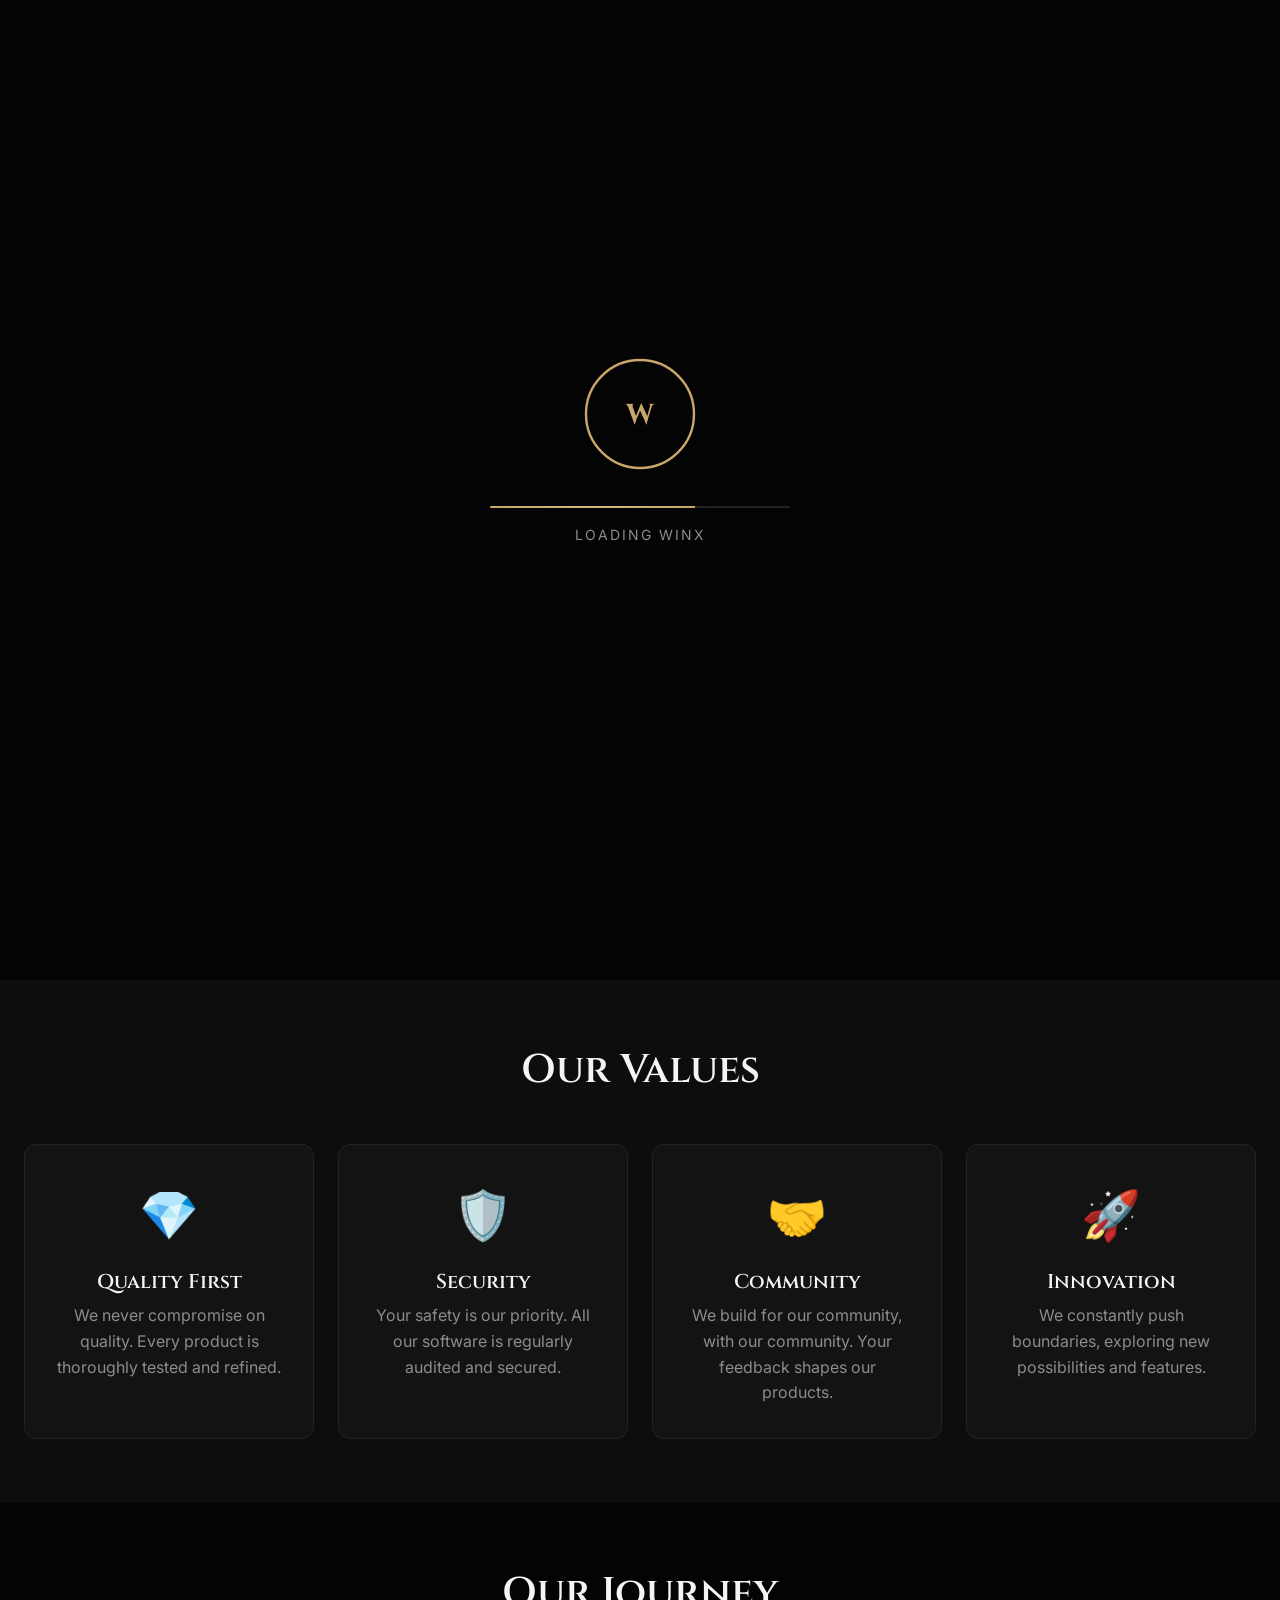
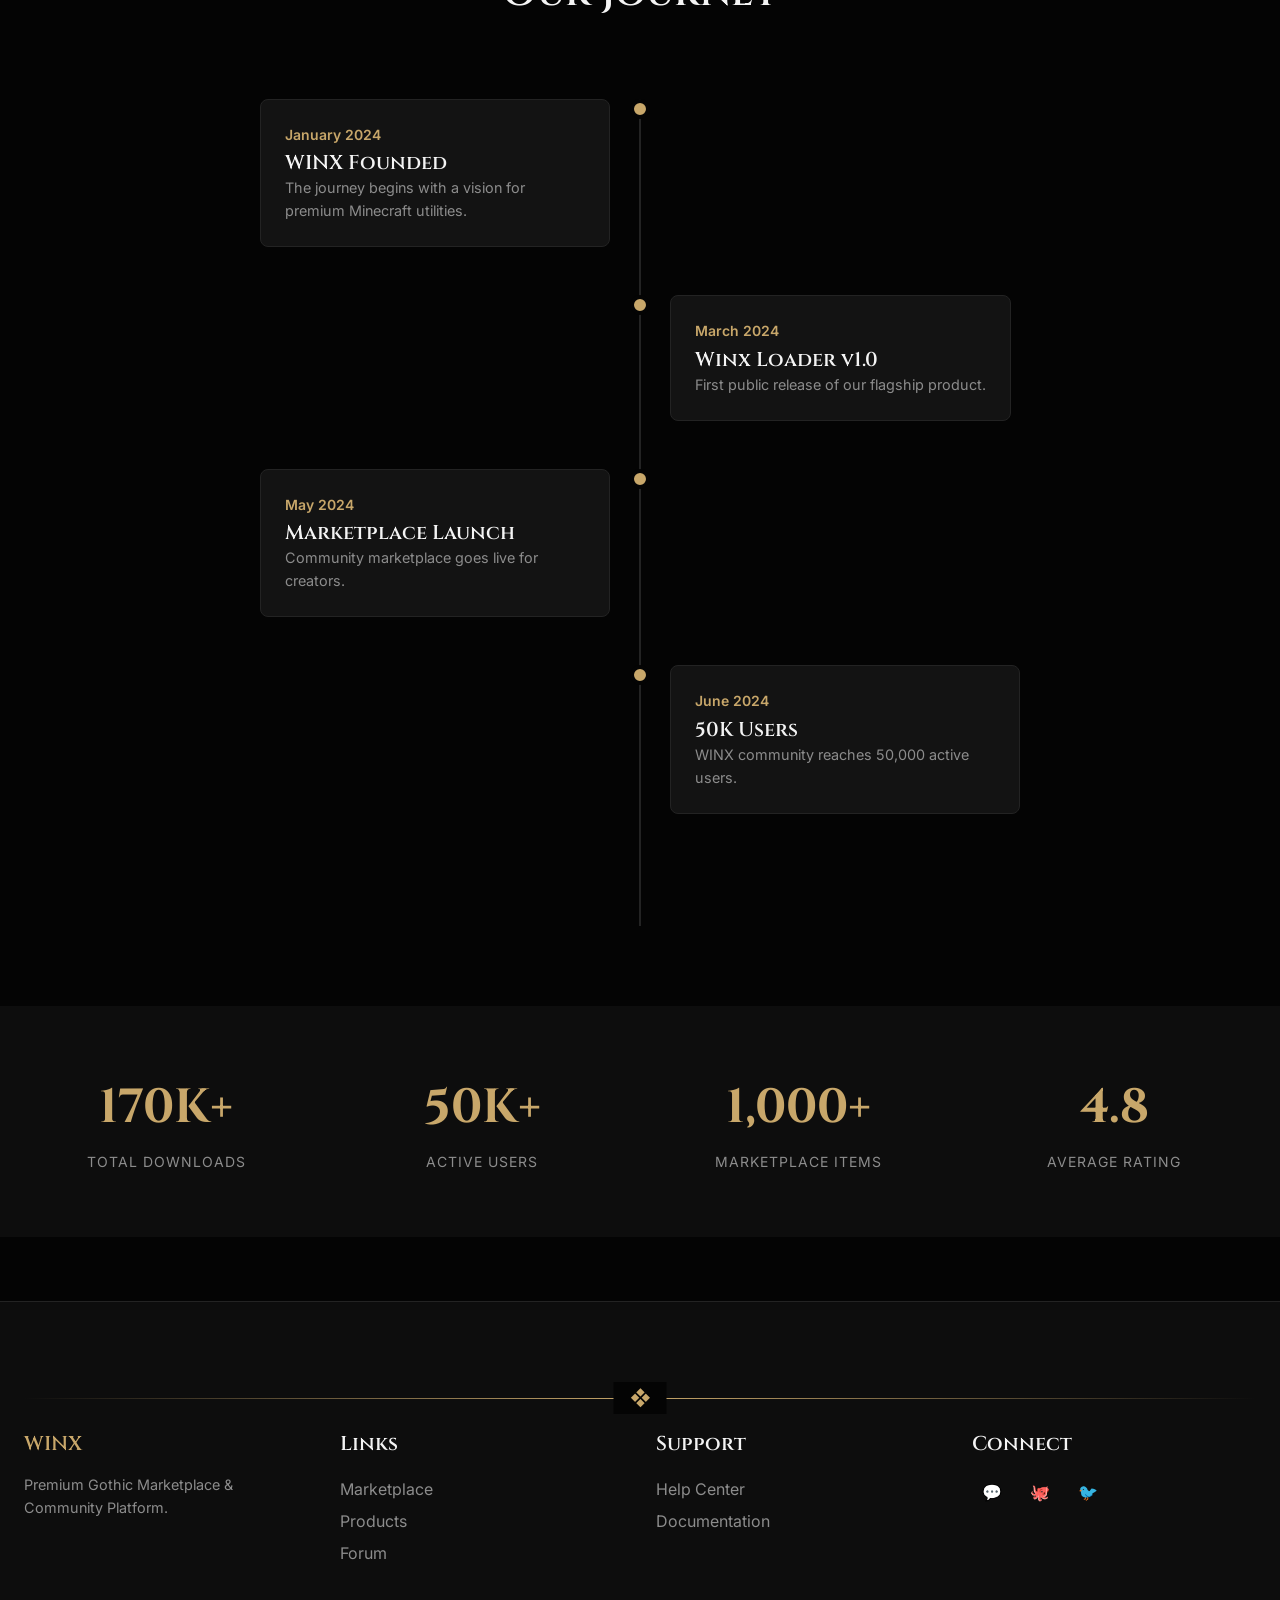
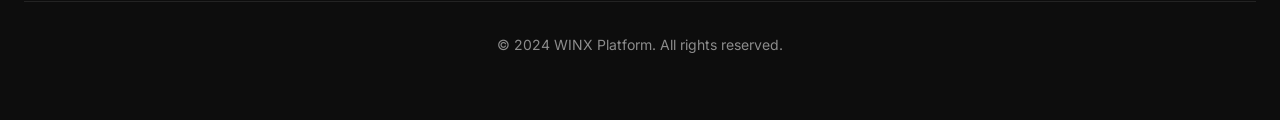
==== about.html @ f03727a0 "Initial commit: WINX Gothic Marketplace" ====
<!DOCTYPE html>
<html lang="ru">
<head>
    <meta charset="UTF-8">
    <meta name="viewport" content="width=device-width, initial-scale=1.0">
    <title>About — WINX</title>
    <link rel="stylesheet" href="css/main.css">
    <link rel="stylesheet" href="css/animations.css">
    <link rel="stylesheet" href="css/components.css">
    <style>
        .about-hero {
            padding: var(--spacing-3xl) 0;
            text-align: center;
            background: linear-gradient(180deg, var(--bg-secondary) 0%, var(--bg-primary) 100%);
        }
        .about-section {
            padding: var(--spacing-3xl) 0;
        }
        .about-content {
            max-width: 800px;
            margin: 0 auto;
        }
        .about-content p {
            color: var(--text-secondary);
            line-height: 1.8;
            margin-bottom: var(--spacing-md);
            font-size: 1.1rem;
        }
        .values-grid {
            display: grid;
            grid-template-columns: repeat(auto-fit, minmax(250px, 1fr));
            gap: var(--spacing-lg);
            margin-top: var(--spacing-2xl);
        }
        .value-card {
            text-align: center;
            padding: var(--spacing-xl);
        }
        .value-icon {
            font-size: 3rem;
            margin-bottom: var(--spacing-md);
        }
        .timeline {
            position: relative;
            max-width: 800px;
            margin: var(--spacing-2xl) auto;
            padding: var(--spacing-xl) 0;
        }
        .timeline::before {
            content: '';
            position: absolute;
            left: 50%;
            transform: translateX(-50%);
            width: 2px;
            height: 100%;
            background: var(--border-color);
        }
        .timeline-item {
            display: flex;
            justify-content: flex-end;
            padding-right: calc(50% + 30px);
            position: relative;
            margin-bottom: var(--spacing-2xl);
        }
        .timeline-item:nth-child(even) {
            justify-content: flex-start;
            padding-right: 0;
            padding-left: calc(50% + 30px);
        }
        .timeline-item::before {
            content: '';
            position: absolute;
            right: calc(50% - 10px);
            width: 20px;
            height: 20px;
            background: var(--accent-primary);
            border-radius: 50%;
            border: 4px solid var(--bg-primary);
        }
        .timeline-item:nth-child(even)::before {
            left: calc(50% - 10px);
            right: auto;
        }
        .timeline-content {
            background: var(--bg-cards);
            border: 1px solid var(--border-color);
            border-radius: var(--radius-md);
            padding: var(--spacing-lg);
            max-width: 350px;
        }
        .timeline-date {
            color: var(--accent-primary);
            font-size: 0.875rem;
            font-weight: 600;
            margin-bottom: var(--spacing-xs);
        }
        .stats-section {
            background: var(--bg-secondary);
            padding: var(--spacing-3xl) 0;
        }
        .stats-grid {
            display: grid;
            grid-template-columns: repeat(auto-fit, minmax(200px, 1fr));
            gap: var(--spacing-xl);
            text-align: center;
        }
        .stat-item .stat-value {
            font-size: 3rem;
            font-family: var(--font-heading);
            font-weight: 700;
            color: var(--accent-primary);
            margin-bottom: var(--spacing-xs);
        }
        .stat-item .stat-label {
            color: var(--text-secondary);
            text-transform: uppercase;
            letter-spacing: 1px;
            font-size: 0.875rem;
        }
    </style>
</head>
<body class="loading">
    <!-- Loading Screen -->
    <div class="loading-screen">
        <div class="loading-logo">
            <svg viewBox="0 0 100 100"><circle cx="50" cy="50" r="45" class="logo-path"/><text x="50" y="58" text-anchor="middle" fill="#C8A76A" font-size="24" font-family="Cinzel, serif" font-weight="700">W</text></svg>
        </div>
        <div class="loading-bar-container"><div class="loading-bar"></div></div>
        <div class="loading-text">Loading WINX</div>
    </div>

    <!-- Navigation -->
    <nav class="navbar">
        <div class="navbar-container">
            <a href="index.html" class="navbar-brand">
                <svg viewBox="0 0 40 40"><circle cx="20" cy="20" r="18" stroke="#C8A76A" stroke-width="2" fill="none"/><text x="20" y="26" text-anchor="middle" fill="#C8A76A" font-size="20" font-family="Cinzel, serif" font-weight="700">W</text></svg>
                WINX
            </a>
            <ul class="navbar-menu">
                <li><a href="index.html" class="navbar-link">Home</a></li>
                <li><a href="marketplace.html" class="navbar-link">Marketplace</a></li>
                <li><a href="products.html" class="navbar-link">Products</a></li>
                <li><a href="forum.html" class="navbar-link">Forum</a></li>
                <li><a href="documentation.html" class="navbar-link">Documentation</a></li>
                <li><a href="support.html" class="navbar-link">Support</a></li>
            </ul>
            <div class="navbar-actions">
                <button class="navbar-icon-btn search-btn">🔍</button>
                <button class="navbar-icon-btn notifications-btn">🔔<span class="badge" style="display: none;"></span></button>
                <div class="navbar-auth">
                    <a href="login.html" class="btn btn-secondary btn-sm">Войти</a>
                    <a href="register.html" class="btn btn-primary btn-sm">Регистрация</a>
                </div>
                <div class="mobile-menu-toggle"><span></span><span></span><span></span></div>
            </div>
        </div>
    </nav>

    <!-- Main Content -->
    <main class="main-content">
        <!-- Hero -->
        <section class="about-hero">
            <div class="container">
                <div style="font-size: 5rem; margin-bottom: var(--spacing-md);">⚔️</div>
                <h1 class="mb-md">About WINX</h1>
                <p class="text-secondary" style="max-width: 600px; margin: 0 auto;">
                    Crafting premium Minecraft utilities since 2024
                </p>
            </div>
        </section>

        <!-- Story Section -->
        <section class="about-section">
            <div class="container about-content">
                <h2 class="text-center mb-xl">Our Story</h2>
                <p>
                    WINX was born from a passion for creating exceptional software experiences. 
                    We noticed a gap in the market for premium, well-designed Minecraft utilities 
                    that combine functionality with elegance.
                </p>
                <p>
                    Our flagship product, Winx Loader, represents our commitment to quality. 
                    Every feature is carefully crafted, every interaction is smooth and intuitive, 
                    and every update brings meaningful improvements.
                </p>
                <p>
                    Today, WINX has grown into a full ecosystem including our Marketplace platform, 
                    where creators can share their work with thousands of users worldwide.
                </p>
            </div>
        </section>

        <!-- Values Section -->
        <section class="about-section" style="background: var(--bg-secondary);">
            <div class="container">
                <h2 class="text-center mb-xl">Our Values</h2>
                <div class="values-grid">
                    <div class="card value-card">
                        <div class="value-icon">💎</div>
                        <h4 class="mb-sm">Quality First</h4>
                        <p class="text-secondary">We never compromise on quality. Every product is thoroughly tested and refined.</p>
                    </div>
                    
                    <div class="card value-card">
                        <div class="value-icon">🛡️</div>
                        <h4 class="mb-sm">Security</h4>
                        <p class="text-secondary">Your safety is our priority. All our software is regularly audited and secured.</p>
                    </div>
                    
                    <div class="card value-card">
                        <div class="value-icon">🤝</div>
                        <h4 class="mb-sm">Community</h4>
                        <p class="text-secondary">We build for our community, with our community. Your feedback shapes our products.</p>
                    </div>
                    
                    <div class="card value-card">
                        <div class="value-icon">🚀</div>
                        <h4 class="mb-sm">Innovation</h4>
                        <p class="text-secondary">We constantly push boundaries, exploring new possibilities and features.</p>
                    </div>
                </div>
            </div>
        </section>

        <!-- Timeline Section -->
        <section class="about-section">
            <div class="container">
                <h2 class="text-center mb-xl">Our Journey</h2>
                <div class="timeline">
                    <div class="timeline-item">
                        <div class="timeline-content">
                            <div class="timeline-date">January 2024</div>
                            <h4>WINX Founded</h4>
                            <p class="text-secondary" style="font-size: 0.9rem;">The journey begins with a vision for premium Minecraft utilities.</p>
                        </div>
                    </div>
                    
                    <div class="timeline-item">
                        <div class="timeline-content">
                            <div class="timeline-date">March 2024</div>
                            <h4>Winx Loader v1.0</h4>
                            <p class="text-secondary" style="font-size: 0.9rem;">First public release of our flagship product.</p>
                        </div>
                    </div>
                    
                    <div class="timeline-item">
                        <div class="timeline-content">
                            <div class="timeline-date">May 2024</div>
                            <h4>Marketplace Launch</h4>
                            <p class="text-secondary" style="font-size: 0.9rem;">Community marketplace goes live for creators.</p>
                        </div>
                    </div>
                    
                    <div class="timeline-item">
                        <div class="timeline-content">
                            <div class="timeline-date">June 2024</div>
                            <h4>50K Users</h4>
                            <p class="text-secondary" style="font-size: 0.9rem;">WINX community reaches 50,000 active users.</p>
                        </div>
                    </div>
                </div>
            </div>
        </section>

        <!-- Stats Section -->
        <section class="stats-section">
            <div class="container">
                <div class="stats-grid">
                    <div class="stat-item">
                        <div class="stat-value">170K+</div>
                        <div class="stat-label">Total Downloads</div>
                    </div>
                    <div class="stat-item">
                        <div class="stat-value">50K+</div>
                        <div class="stat-label">Active Users</div>
                    </div>
                    <div class="stat-item">
                        <div class="stat-value">1,000+</div>
                        <div class="stat-label">Marketplace Items</div>
                    </div>
                    <div class="stat-item">
                        <div class="stat-value">4.8</div>
                        <div class="stat-label">Average Rating</div>
                    </div>
                </div>
            </div>
        </section>
    </main>

    <!-- Footer -->
    <footer class="footer" style="background: var(--bg-secondary); border-top: 1px solid var(--border-color); padding: var(--spacing-3xl) 0; margin-top: var(--spacing-3xl);">
        <div class="container">
            <div class="divider divider-gothic mb-xl"></div>
            <div class="grid grid-cols-4" style="gap: var(--spacing-xl);">
                <div>
                    <h4 class="mb-md text-gold">WINX</h4>
                    <p class="text-secondary" style="font-size: 0.9rem;">Premium Gothic Marketplace & Community Platform.</p>
                </div>
                <div>
                    <h4 class="mb-md">Links</h4>
                    <ul style="line-height: 2;">
                        <li><a href="marketplace.html" class="text-secondary">Marketplace</a></li>
                        <li><a href="products.html" class="text-secondary">Products</a></li>
                        <li><a href="forum.html" class="text-secondary">Forum</a></li>
                    </ul>
                </div>
                <div>
                    <h4 class="mb-md">Support</h4>
                    <ul style="line-height: 2;">
                        <li><a href="support.html" class="text-secondary">Help Center</a></li>
                        <li><a href="documentation.html" class="text-secondary">Documentation</a></li>
                    </ul>
                </div>
                <div>
                    <h4 class="mb-md">Connect</h4>
                    <div class="flex gap-sm">
                        <a href="#" class="navbar-icon-btn">💬</a>
                        <a href="#" class="navbar-icon-btn">🐙</a>
                        <a href="#" class="navbar-icon-btn">🐦</a>
                    </div>
                </div>
            </div>
            <div class="text-center mt-xl" style="padding-top: var(--spacing-xl); border-top: 1px solid var(--border-color);">
                <p class="text-secondary" style="font-size: 0.875rem;">&copy; 2024 WINX Platform. All rights reserved.</p>
            </div>
        </div>
    </footer>

    <script src="js/db/database.js"></script>
    <script src="js/main.js"></script>
</body>
</html>
---- css/main.css ----
/* WINX — Main Styles */

@import url('variables.css');
@import url('https://fonts.googleapis.com/css2?family=Cinzel:wght@400;500;600;700&family=Inter:wght@300;400;500;600;700&display=swap');

/* Reset & Base */
*, *::before, *::after {
    margin: 0;
    padding: 0;
    box-sizing: border-box;
}

html {
    scroll-behavior: smooth;
}

body {
    font-family: var(--font-body);
    background-color: var(--bg-primary);
    color: var(--text-primary);
    line-height: 1.6;
    min-height: 100vh;
    overflow-x: hidden;
}

body.loading {
    overflow: hidden;
}

a {
    text-decoration: none;
    color: inherit;
    transition: color var(--transition-base);
}

a:hover {
    color: var(--accent-primary);
}

ul, ol {
    list-style: none;
}

img {
    max-width: 100%;
    display: block;
}

button, input, textarea, select {
    font-family: inherit;
    font-size: inherit;
    border: none;
    background: none;
    outline: none;
}

/* Container */
.container {
    max-width: 1400px;
    margin: 0 auto;
    padding: 0 var(--spacing-lg);
}

/* Typography */
h1, h2, h3, h4, h5, h6 {
    font-family: var(--font-heading);
    font-weight: 600;
    line-height: 1.3;
    color: var(--text-primary);
}

h1 { font-size: 3.5rem; }
h2 { font-size: 2.5rem; }
h3 { font-size: 1.75rem; }
h4 { font-size: 1.25rem; }

.text-gold {
    color: var(--accent-primary);
}

.text-secondary {
    color: var(--text-secondary);
}

.text-gradient {
    background: var(--gradient-gold);
    -webkit-background-clip: text;
    -webkit-text-fill-color: transparent;
    background-clip: text;
}

/* Scrollbar */
::-webkit-scrollbar {
    width: 8px;
    height: 8px;
}

::-webkit-scrollbar-track {
    background: var(--bg-secondary);
}

::-webkit-scrollbar-thumb {
    background: var(--border-color);
    border-radius: var(--radius-full);
}

::-webkit-scrollbar-thumb:hover {
    background: var(--accent-primary);
}

/* Selection */
::selection {
    background: var(--accent-primary);
    color: var(--bg-primary);
}

/* Focus */
:focus-visible {
    outline: 2px solid var(--accent-primary);
    outline-offset: 2px;
}

/* Utility Classes */
.flex { display: flex; }
.flex-col { flex-direction: column; }
.items-center { align-items: center; }
.justify-center { justify-content: center; }
.justify-between { justify-content: space-between; }
.gap-sm { gap: var(--spacing-sm); }
.gap-md { gap: var(--spacing-md); }
.gap-lg { gap: var(--spacing-lg); }
.gap-xl { gap: var(--spacing-xl); }

.grid { display: grid; }
.grid-cols-2 { grid-template-columns: repeat(2, 1fr); }
.grid-cols-3 { grid-template-columns: repeat(3, 1fr); }
.grid-cols-4 { grid-template-columns: repeat(4, 1fr); }

.text-center { text-align: center; }
.text-left { text-align: left; }
.text-right { text-align: right; }

.mt-sm { margin-top: var(--spacing-sm); }
.mt-md { margin-top: var(--spacing-md); }
.mt-lg { margin-top: var(--spacing-lg); }
.mt-xl { margin-top: var(--spacing-xl); }
.mb-sm { margin-bottom: var(--spacing-sm); }
.mb-md { margin-bottom: var(--spacing-md); }
.mb-lg { margin-bottom: var(--spacing-lg); }
.mb-xl { margin-bottom: var(--spacing-xl); }

.hidden { display: none !important; }
.visible { display: block !important; }

/* Page Wrapper */
.page-wrapper {
    min-height: 100vh;
    display: flex;
    flex-direction: column;
}

.main-content {
    flex: 1;
    padding-top: 80px;
}
---- css/animations.css ----
/* WINX — Animations */

@import url('variables.css');

/* Keyframes */
@keyframes fadeIn {
    from { opacity: 0; }
    to { opacity: 1; }
}

@keyframes fadeInUp {
    from {
        opacity: 0;
        transform: translateY(30px);
    }
    to {
        opacity: 1;
        transform: translateY(0);
    }
}

@keyframes fadeInDown {
    from {
        opacity: 0;
        transform: translateY(-30px);
    }
    to {
        opacity: 1;
        transform: translateY(0);
    }
}

@keyframes scaleIn {
    from {
        opacity: 0;
        transform: scale(0.9);
    }
    to {
        opacity: 1;
        transform: scale(1);
    }
}

@keyframes shimmer {
    0% { background-position: -200% 0; }
    100% { background-position: 200% 0; }
}

@keyframes float {
    0%, 100% { transform: translateY(0); }
    50% { transform: translateY(-10px); }
}

@keyframes pulse {
    0%, 100% { opacity: 1; }
    50% { opacity: 0.5; }
}

@keyframes glow {
    0%, 100% {
        box-shadow: 0 0 20px rgba(200, 167, 106, 0.1);
    }
    50% {
        box-shadow: 0 0 40px rgba(200, 167, 106, 0.3);
    }
}

@keyframes rotate {
    from { transform: rotate(0deg); }
    to { transform: rotate(360deg); }
}

@keyframes slideInLeft {
    from {
        opacity: 0;
        transform: translateX(-30px);
    }
    to {
        opacity: 1;
        transform: translateX(0);
    }
}

@keyframes slideInRight {
    from {
        opacity: 0;
        transform: translateX(30px);
    }
    to {
        opacity: 1;
        transform: translateX(0);
    }
}

@keyframes particleFloat {
    0%, 100% {
        transform: translateY(0) translateX(0);
        opacity: 0;
    }
    10% {
        opacity: 1;
    }
    90% {
        opacity: 1;
    }
    100% {
        transform: translateY(-100px) translateX(20px);
        opacity: 0;
    }
}

@keyframes drawLine {
    from {
        stroke-dashoffset: 1000;
    }
    to {
        stroke-dashoffset: 0;
    }
}

/* Animation Classes */
.animate-fade-in {
    animation: fadeIn var(--transition-slow) forwards;
}

.animate-fade-in-up {
    animation: fadeInUp var(--transition-slow) forwards;
}

.animate-fade-in-down {
    animation: fadeInDown var(--transition-slow) forwards;
}

.animate-scale-in {
    animation: scaleIn var(--transition-slow) forwards;
}

.animate-float {
    animation: float 3s ease-in-out infinite;
}

.animate-pulse {
    animation: pulse 2s ease-in-out infinite;
}

.animate-glow {
    animation: glow 3s ease-in-out infinite;
}

/* Staggered Animations */
.stagger-1 { animation-delay: 0.1s; }
.stagger-2 { animation-delay: 0.2s; }
.stagger-3 { animation-delay: 0.3s; }
.stagger-4 { animation-delay: 0.4s; }
.stagger-5 { animation-delay: 0.5s; }
.stagger-6 { animation-delay: 0.6s; }

/* Loading Screen Animations */
.loading-screen {
    position: fixed;
    top: 0;
    left: 0;
    width: 100%;
    height: 100%;
    background: var(--bg-primary);
    display: flex;
    flex-direction: column;
    align-items: center;
    justify-content: center;
    z-index: var(--z-loading);
    transition: opacity var(--transition-slow), visibility var(--transition-slow);
}

.loading-screen.hidden {
    opacity: 0;
    visibility: hidden;
}

.loading-logo {
    width: 120px;
    height: 120px;
    margin-bottom: var(--spacing-xl);
    animation: fadeInUp 1s ease forwards;
}

.loading-logo svg {
    width: 100%;
    height: 100%;
}

.loading-logo .logo-path {
    fill: none;
    stroke: var(--accent-primary);
    stroke-width: 2;
    stroke-dasharray: 1000;
    stroke-dashoffset: 1000;
    animation: drawLine 2s ease forwards 0.5s;
}

.loading-bar-container {
    width: 300px;
    height: 2px;
    background: var(--border-color);
    border-radius: var(--radius-full);
    overflow: hidden;
    position: relative;
}

.loading-bar {
    height: 100%;
    background: var(--gradient-gold);
    width: 0%;
    transition: width 0.3s ease;
    box-shadow: 0 0 20px rgba(200, 167, 106, 0.5);
}

.loading-text {
    margin-top: var(--spacing-md);
    color: var(--text-secondary);
    font-size: 0.875rem;
    letter-spacing: 2px;
    text-transform: uppercase;
    animation: fadeIn 1s ease forwards 0.3s;
    opacity: 0;
}

/* Particle Effects */
.particles-container {
    position: absolute;
    top: 0;
    left: 0;
    width: 100%;
    height: 100%;
    overflow: hidden;
    pointer-events: none;
}

.particle {
    position: absolute;
    width: 4px;
    height: 4px;
    background: var(--accent-primary);
    border-radius: 50%;
    opacity: 0;
    animation: particleFloat 4s ease-in-out infinite;
}

/* Hover Animations */
.hover-lift {
    transition: transform var(--transition-base), box-shadow var(--transition-base);
}

.hover-lift:hover {
    transform: translateY(-5px);
    box-shadow: var(--shadow-gold);
}

.hover-glow {
    transition: box-shadow var(--transition-base);
}

.hover-glow:hover {
    box-shadow: 0 0 30px rgba(200, 167, 106, 0.2);
}

.hover-scale {
    transition: transform var(--transition-base);
}

.hover-scale:hover {
    transform: scale(1.02);
}

/* Page Transitions */
.page-transition {
    animation: fadeIn 0.5s ease forwards;
}

/* Skeleton Loading */
.skeleton {
    background: linear-gradient(
        90deg,
        var(--bg-cards) 25%,
        var(--bg-hover) 50%,
        var(--bg-cards) 75%
    );
    background-size: 200% 100%;
    animation: shimmer 1.5s infinite;
    border-radius: var(--radius-md);
}

/* Smooth Scroll Offset */
html {
    scroll-padding-top: 100px;
}
---- css/components.css ----
/* WINX — UI Components */

@import url('variables.css');

/* ==================== Buttons ==================== */
.btn {
    display: inline-flex;
    align-items: center;
    justify-content: center;
    gap: var(--spacing-sm);
    padding: var(--spacing-sm) var(--spacing-lg);
    border-radius: var(--radius-md);
    font-weight: 500;
    cursor: pointer;
    transition: all var(--transition-base);
    white-space: nowrap;
}

.btn-primary {
    background: var(--gradient-gold);
    color: var(--bg-primary);
    border: 1px solid var(--accent-primary);
}

.btn-primary:hover {
    background: transparent;
    color: var(--accent-primary);
    box-shadow: var(--shadow-gold);
}

.btn-secondary {
    background: transparent;
    color: var(--text-primary);
    border: 1px solid var(--border-color);
}

.btn-secondary:hover {
    border-color: var(--accent-primary);
    color: var(--accent-primary);
    background: rgba(200, 167, 106, 0.05);
}

.btn-outline {
    background: transparent;
    color: var(--accent-primary);
    border: 1px solid var(--accent-primary);
}

.btn-outline:hover {
    background: var(--accent-primary);
    color: var(--bg-primary);
}

.btn-danger {
    background: var(--accent-danger);
    color: white;
}

.btn-danger:hover {
    background: #a93226;
}

.btn-lg {
    padding: var(--spacing-md) var(--spacing-xl);
    font-size: 1.125rem;
}

.btn-sm {
    padding: var(--spacing-xs) var(--spacing-sm);
    font-size: 0.875rem;
}

.btn-icon {
    width: 40px;
    height: 40px;
    padding: 0;
    border-radius: var(--radius-full);
}

/* ==================== Cards ==================== */
.card {
    background: var(--bg-cards);
    border: 1px solid var(--border-color);
    border-radius: var(--radius-lg);
    padding: var(--spacing-lg);
    transition: all var(--transition-base);
    position: relative;
    overflow: hidden;
}

.card::before {
    content: '';
    position: absolute;
    top: 0;
    left: 0;
    right: 0;
    height: 1px;
    background: linear-gradient(90deg, transparent, var(--accent-primary), transparent);
    opacity: 0;
    transition: opacity var(--transition-base);
}

.card:hover {
    border-color: var(--accent-primary);
    box-shadow: var(--shadow-gold);
    transform: translateY(-3px);
}

.card:hover::before {
    opacity: 1;
}

.card-image {
    width: 100%;
    aspect-ratio: 16/9;
    object-fit: cover;
    border-radius: var(--radius-md);
    margin-bottom: var(--spacing-md);
}

.card-badge {
    position: absolute;
    top: var(--spacing-md);
    right: var(--spacing-md);
    padding: var(--spacing-xs) var(--spacing-sm);
    border-radius: var(--radius-sm);
    font-size: 0.75rem;
    font-weight: 600;
    text-transform: uppercase;
    letter-spacing: 1px;
}

.card-badge-gold {
    background: var(--accent-primary);
    color: var(--bg-primary);
}

.card-badge-purple {
    background: var(--accent-secondary);
    color: white;
}

.card-badge-free {
    background: rgba(46, 204, 113, 0.2);
    color: #2ecc71;
    border: 1px solid #2ecc71;
}

.card-badge-paid {
    background: rgba(200, 167, 106, 0.2);
    color: var(--accent-primary);
    border: 1px solid var(--accent-primary);
}

/* ==================== Navigation ==================== */
.navbar {
    position: fixed;
    top: 0;
    left: 0;
    right: 0;
    height: 80px;
    background: rgba(4, 4, 4, 0.9);
    backdrop-filter: blur(20px);
    border-bottom: 1px solid var(--border-color);
    z-index: var(--z-dropdown);
    transition: all var(--transition-base);
}

.navbar.scrolled {
    background: rgba(4, 4, 4, 0.98);
    box-shadow: var(--shadow-soft);
}

.navbar-container {
    max-width: 1400px;
    margin: 0 auto;
    padding: 0 var(--spacing-lg);
    height: 100%;
    display: flex;
    align-items: center;
    justify-content: space-between;
}

.navbar-brand {
    display: flex;
    align-items: center;
    gap: var(--spacing-sm);
    font-family: var(--font-heading);
    font-size: 1.75rem;
    font-weight: 700;
    color: var(--text-primary);
    letter-spacing: 4px;
}

.navbar-brand:hover {
    color: var(--accent-primary);
}

.navbar-brand svg {
    width: 40px;
    height: 40px;
}

.navbar-menu {
    display: flex;
    align-items: center;
    gap: var(--spacing-xs);
}

.navbar-link {
    padding: var(--spacing-sm) var(--spacing-md);
    color: var(--text-secondary);
    font-weight: 500;
    font-size: 0.9rem;
    border-radius: var(--radius-md);
    transition: all var(--transition-base);
}

.navbar-link:hover,
.navbar-link.active {
    color: var(--text-primary);
    background: var(--bg-hover);
}

.navbar-link.active {
    color: var(--accent-primary);
}

.navbar-actions {
    display: flex;
    align-items: center;
    gap: var(--spacing-sm);
}

.navbar-icon-btn {
    width: 40px;
    height: 40px;
    display: flex;
    align-items: center;
    justify-content: center;
    border-radius: var(--radius-full);
    color: var(--text-secondary);
    transition: all var(--transition-base);
    position: relative;
}

.navbar-icon-btn:hover {
    color: var(--accent-primary);
    background: var(--bg-hover);
}

.navbar-icon-btn .badge {
    position: absolute;
    top: 8px;
    right: 8px;
    width: 8px;
    height: 8px;
    background: var(--accent-primary);
    border-radius: 50%;
}

/* Mobile Menu Toggle */
.mobile-menu-toggle {
    display: none;
    flex-direction: column;
    gap: 5px;
    padding: var(--spacing-sm);
    cursor: pointer;
}

.mobile-menu-toggle span {
    width: 24px;
    height: 2px;
    background: var(--text-primary);
    transition: all var(--transition-base);
}

/* ==================== Forms ==================== */
.form-group {
    margin-bottom: var(--spacing-lg);
}

.form-label {
    display: block;
    margin-bottom: var(--spacing-sm);
    color: var(--text-secondary);
    font-size: 0.875rem;
    font-weight: 500;
}

.form-input,
.form-textarea,
.form-select {
    width: 100%;
    padding: var(--spacing-sm) var(--spacing-md);
    background: var(--bg-secondary);
    border: 1px solid var(--border-color);
    border-radius: var(--radius-md);
    color: var(--text-primary);
    transition: all var(--transition-base);
}

.form-input:focus,
.form-textarea:focus,
.form-select:focus {
    border-color: var(--accent-primary);
    box-shadow: 0 0 0 3px rgba(200, 167, 106, 0.1);
}

.form-input::placeholder,
.form-textarea::placeholder {
    color: var(--text-secondary);
}

.form-textarea {
    min-height: 120px;
    resize: vertical;
}

.form-error {
    color: var(--accent-danger);
    font-size: 0.75rem;
    margin-top: var(--spacing-xs);
}

.form-hint {
    color: var(--text-secondary);
    font-size: 0.75rem;
    margin-top: var(--spacing-xs);
}

/* ==================== Dropdowns ==================== */
.dropdown {
    position: relative;
}

.dropdown-menu {
    position: absolute;
    top: calc(100% + 8px);
    right: 0;
    min-width: 280px;
    background: var(--bg-cards);
    border: 1px solid var(--border-color);
    border-radius: var(--radius-lg);
    box-shadow: var(--shadow-soft);
    opacity: 0;
    visibility: hidden;
    transform: translateY(-10px);
    transition: all var(--transition-base);
    z-index: var(--z-dropdown);
}

.dropdown.open .dropdown-menu {
    opacity: 1;
    visibility: visible;
    transform: translateY(0);
}

.dropdown-header {
    padding: var(--spacing-md);
    border-bottom: 1px solid var(--border-color);
}

.dropdown-header h4 {
    font-size: 1rem;
    margin-bottom: var(--spacing-xs);
}

.dropdown-item {
    display: flex;
    align-items: center;
    gap: var(--spacing-sm);
    padding: var(--spacing-md);
    color: var(--text-secondary);
    transition: all var(--transition-base);
    cursor: pointer;
}

.dropdown-item:hover {
    background: var(--bg-hover);
    color: var(--text-primary);
}

.dropdown-item-icon {
    width: 36px;
    height: 36px;
    display: flex;
    align-items: center;
    justify-content: center;
    background: var(--bg-secondary);
    border-radius: var(--radius-md);
    color: var(--accent-primary);
}

.dropdown-item-content {
    flex: 1;
}

.dropdown-item-title {
    font-size: 0.9rem;
    color: var(--text-primary);
    margin-bottom: 2px;
}

.dropdown-item-subtitle {
    font-size: 0.75rem;
    color: var(--text-secondary);
}

.dropdown-footer {
    padding: var(--spacing-md);
    border-top: 1px solid var(--border-color);
    text-align: center;
}

.dropdown-footer a {
    color: var(--accent-primary);
    font-size: 0.875rem;
}

/* Notifications Dropdown */
.notifications-dropdown {
    min-width: 350px;
}

.notification-item {
    position: relative;
}

.notification-item.unread {
    background: rgba(200, 167, 106, 0.05);
}

.notification-item.unread::before {
    content: '';
    position: absolute;
    left: var(--spacing-md);
    top: 50%;
    transform: translateY(-50%);
    width: 8px;
    height: 8px;
    background: var(--accent-primary);
    border-radius: 50%;
}

.notification-item .dropdown-item {
    padding-left: var(--spacing-xl);
}

/* Search Dropdown */
.search-dropdown {
    position: absolute;
    top: calc(100% + 8px);
    left: 50%;
    transform: translateX(-50%) translateY(-10px);
    width: 500px;
    max-width: calc(100vw - 40px);
    opacity: 0;
    visibility: hidden;
    transition: all var(--transition-base);
}

.search-dropdown.open {
    opacity: 1;
    visibility: visible;
    transform: translateX(-50%) translateY(0);
}

.search-results {
    max-height: 400px;
    overflow-y: auto;
}

.search-category {
    padding: var(--spacing-sm) var(--spacing-md);
    font-size: 0.75rem;
    text-transform: uppercase;
    letter-spacing: 1px;
    color: var(--text-secondary);
    border-bottom: 1px solid var(--border-color);
}

/* ==================== Avatar ==================== */
.avatar {
    width: 40px;
    height: 40px;
    border-radius: var(--radius-full);
    object-fit: cover;
    border: 2px solid var(--border-color);
    transition: border-color var(--transition-base);
}

.avatar:hover {
    border-color: var(--accent-primary);
}

.avatar-sm {
    width: 32px;
    height: 32px;
}

.avatar-lg {
    width: 64px;
    height: 64px;
}

.avatar-xl {
    width: 100px;
    height: 100px;
}

.avatar-placeholder {
    width: 40px;
    height: 40px;
    border-radius: var(--radius-full);
    background: var(--gradient-gold);
    display: flex;
    align-items: center;
    justify-content: center;
    font-weight: 600;
    color: var(--bg-primary);
    font-size: 1.125rem;
}

/* ==================== Badges ==================== */
.badge {
    display: inline-flex;
    align-items: center;
    gap: var(--spacing-xs);
    padding: var(--spacing-xs) var(--spacing-sm);
    border-radius: var(--radius-full);
    font-size: 0.75rem;
    font-weight: 600;
    text-transform: uppercase;
    letter-spacing: 0.5px;
}

.badge-gold {
    background: rgba(200, 167, 106, 0.15);
    color: var(--accent-primary);
}

.badge-purple {
    background: rgba(139, 92, 246, 0.15);
    color: var(--accent-secondary);
}

.badge-green {
    background: rgba(46, 204, 113, 0.15);
    color: #2ecc71;
}

.badge-red {
    background: rgba(192, 57, 43, 0.15);
    color: var(--accent-danger);
}

/* ==================== Rating Stars ==================== */
.rating {
    display: flex;
    align-items: center;
    gap: 2px;
}

.rating-star {
    color: var(--accent-primary);
    font-size: 1rem;
}

.rating-star.empty {
    color: var(--border-color);
}

.rating-value {
    margin-left: var(--spacing-sm);
    color: var(--text-secondary);
    font-size: 0.875rem;
}

/* ==================== Modal ==================== */
.modal-overlay {
    position: fixed;
    top: 0;
    left: 0;
    right: 0;
    bottom: 0;
    background: rgba(0, 0, 0, 0.8);
    backdrop-filter: blur(5px);
    display: flex;
    align-items: center;
    justify-content: center;
    z-index: var(--z-modal);
    opacity: 0;
    visibility: hidden;
    transition: all var(--transition-base);
}

.modal-overlay.open {
    opacity: 1;
    visibility: visible;
}

.modal {
    background: var(--bg-cards);
    border: 1px solid var(--border-color);
    border-radius: var(--radius-xl);
    max-width: 500px;
    width: 90%;
    max-height: 90vh;
    overflow-y: auto;
    transform: scale(0.9) translateY(20px);
    transition: all var(--transition-base);
}

.modal-overlay.open .modal {
    transform: scale(1) translateY(0);
}

.modal-header {
    padding: var(--spacing-lg);
    border-bottom: 1px solid var(--border-color);
    display: flex;
    align-items: center;
    justify-content: space-between;
}

.modal-title {
    font-size: 1.25rem;
}

.modal-close {
    width: 32px;
    height: 32px;
    display: flex;
    align-items: center;
    justify-content: center;
    border-radius: var(--radius-full);
    color: var(--text-secondary);
    transition: all var(--transition-base);
    cursor: pointer;
}

.modal-close:hover {
    background: var(--bg-hover);
    color: var(--text-primary);
}

.modal-body {
    padding: var(--spacing-lg);
}

.modal-footer {
    padding: var(--spacing-lg);
    border-top: 1px solid var(--border-color);
    display: flex;
    gap: var(--spacing-sm);
    justify-content: flex-end;
}

/* ==================== Tabs ==================== */
.tabs {
    display: flex;
    gap: var(--spacing-xs);
    border-bottom: 1px solid var(--border-color);
    margin-bottom: var(--spacing-lg);
}

.tab {
    padding: var(--spacing-sm) var(--spacing-md);
    color: var(--text-secondary);
    font-weight: 500;
    border-bottom: 2px solid transparent;
    margin-bottom: -1px;
    transition: all var(--transition-base);
    cursor: pointer;
}

.tab:hover {
    color: var(--text-primary);
}

.tab.active {
    color: var(--accent-primary);
    border-bottom-color: var(--accent-primary);
}

/* ==================== Table ==================== */
.table {
    width: 100%;
    border-collapse: collapse;
}

.table th,
.table td {
    padding: var(--spacing-md);
    text-align: left;
    border-bottom: 1px solid var(--border-color);
}

.table th {
    color: var(--text-secondary);
    font-weight: 500;
    font-size: 0.875rem;
    text-transform: uppercase;
    letter-spacing: 1px;
}

.table tr:hover td {
    background: var(--bg-hover);
}

/* ==================== Alert ==================== */
.alert {
    padding: var(--spacing-md);
    border-radius: var(--radius-md);
    display: flex;
    align-items: center;
    gap: var(--spacing-md);
    margin-bottom: var(--spacing-md);
}

.alert-info {
    background: rgba(139, 92, 246, 0.1);
    border: 1px solid rgba(139, 92, 246, 0.3);
    color: var(--accent-secondary);
}

.alert-success {
    background: rgba(46, 204, 113, 0.1);
    border: 1px solid rgba(46, 204, 113, 0.3);
    color: #2ecc71;
}

.alert-warning {
    background: rgba(200, 167, 106, 0.1);
    border: 1px solid rgba(200, 167, 106, 0.3);
    color: var(--accent-primary);
}

.alert-danger {
    background: rgba(192, 57, 43, 0.1);
    border: 1px solid rgba(192, 57, 43, 0.3);
    color: var(--accent-danger);
}

/* ==================== Divider ==================== */
.divider {
    height: 1px;
    background: var(--border-color);
    margin: var(--spacing-xl) 0;
    position: relative;
}

.divider-gothic {
    background: linear-gradient(
        90deg,
        transparent,
        var(--accent-primary),
        transparent
    );
}

.divider-gothic::before {
    content: '❖';
    position: absolute;
    left: 50%;
    top: 50%;
    transform: translate(-50%, -50%);
    background: var(--bg-primary);
    padding: 0 var(--spacing-md);
    color: var(--accent-primary);
    font-size: 1.25rem;
}

/* ==================== Tooltip ==================== */
.tooltip {
    position: relative;
}

.tooltip::after {
    content: attr(data-tooltip);
    position: absolute;
    bottom: calc(100% + 8px);
    left: 50%;
    transform: translateX(-50%);
    padding: var(--spacing-xs) var(--spacing-sm);
    background: var(--bg-cards);
    border: 1px solid var(--border-color);
    border-radius: var(--radius-md);
    font-size: 0.75rem;
    white-space: nowrap;
    opacity: 0;
    visibility: hidden;
    transition: all var(--transition-base);
    z-index: var(--z-dropdown);
}

.tooltip:hover::after {
    opacity: 1;
    visibility: visible;
}

/* ==================== Section Headers ==================== */
.section-header {
    text-align: center;
    margin-bottom: var(--spacing-3xl);
}

.section-title {
    font-size: 2.5rem;
    margin-bottom: var(--spacing-sm);
}

.section-subtitle {
    color: var(--text-secondary);
    font-size: 1.125rem;
    max-width: 600px;
    margin: 0 auto;
}

/* ==================== Grid Layouts ==================== */
.grid-auto {
    display: grid;
    grid-template-columns: repeat(auto-fill, minmax(300px, 1fr));
    gap: var(--spacing-lg);
}

.grid-cards {
    display: grid;
    grid-template-columns: repeat(auto-fill, minmax(280px, 1fr));
    gap: var(--spacing-lg);
}

/* Responsive */
@media (max-width: 1024px) {
    .navbar-menu {
        display: none;
    }
    
    .mobile-menu-toggle {
        display: flex;
    }
    
    .navbar-menu.mobile-open {
        display: flex;
        flex-direction: column;
        position: absolute;
        top: 100%;
        left: 0;
        right: 0;
        background: var(--bg-primary);
        border-bottom: 1px solid var(--border-color);
        padding: var(--spacing-lg);
    }
    
    .search-dropdown {
        left: 0;
        right: 0;
        transform: translateY(-10px);
        width: 100%;
    }
    
    .search-dropdown.open {
        transform: translateY(0);
    }
}

@media (max-width: 768px) {
    h1 { font-size: 2.5rem; }
    h2 { font-size: 2rem; }
    h3 { font-size: 1.5rem; }
    
    .grid-cols-2,
    .grid-cols-3,
    .grid-cols-4 {
        grid-template-columns: 1fr;
    }
    
    .navbar-actions {
        gap: var(--spacing-xs);
    }
    
    .navbar-icon-btn {
        width: 36px;
        height: 36px;
    }
}
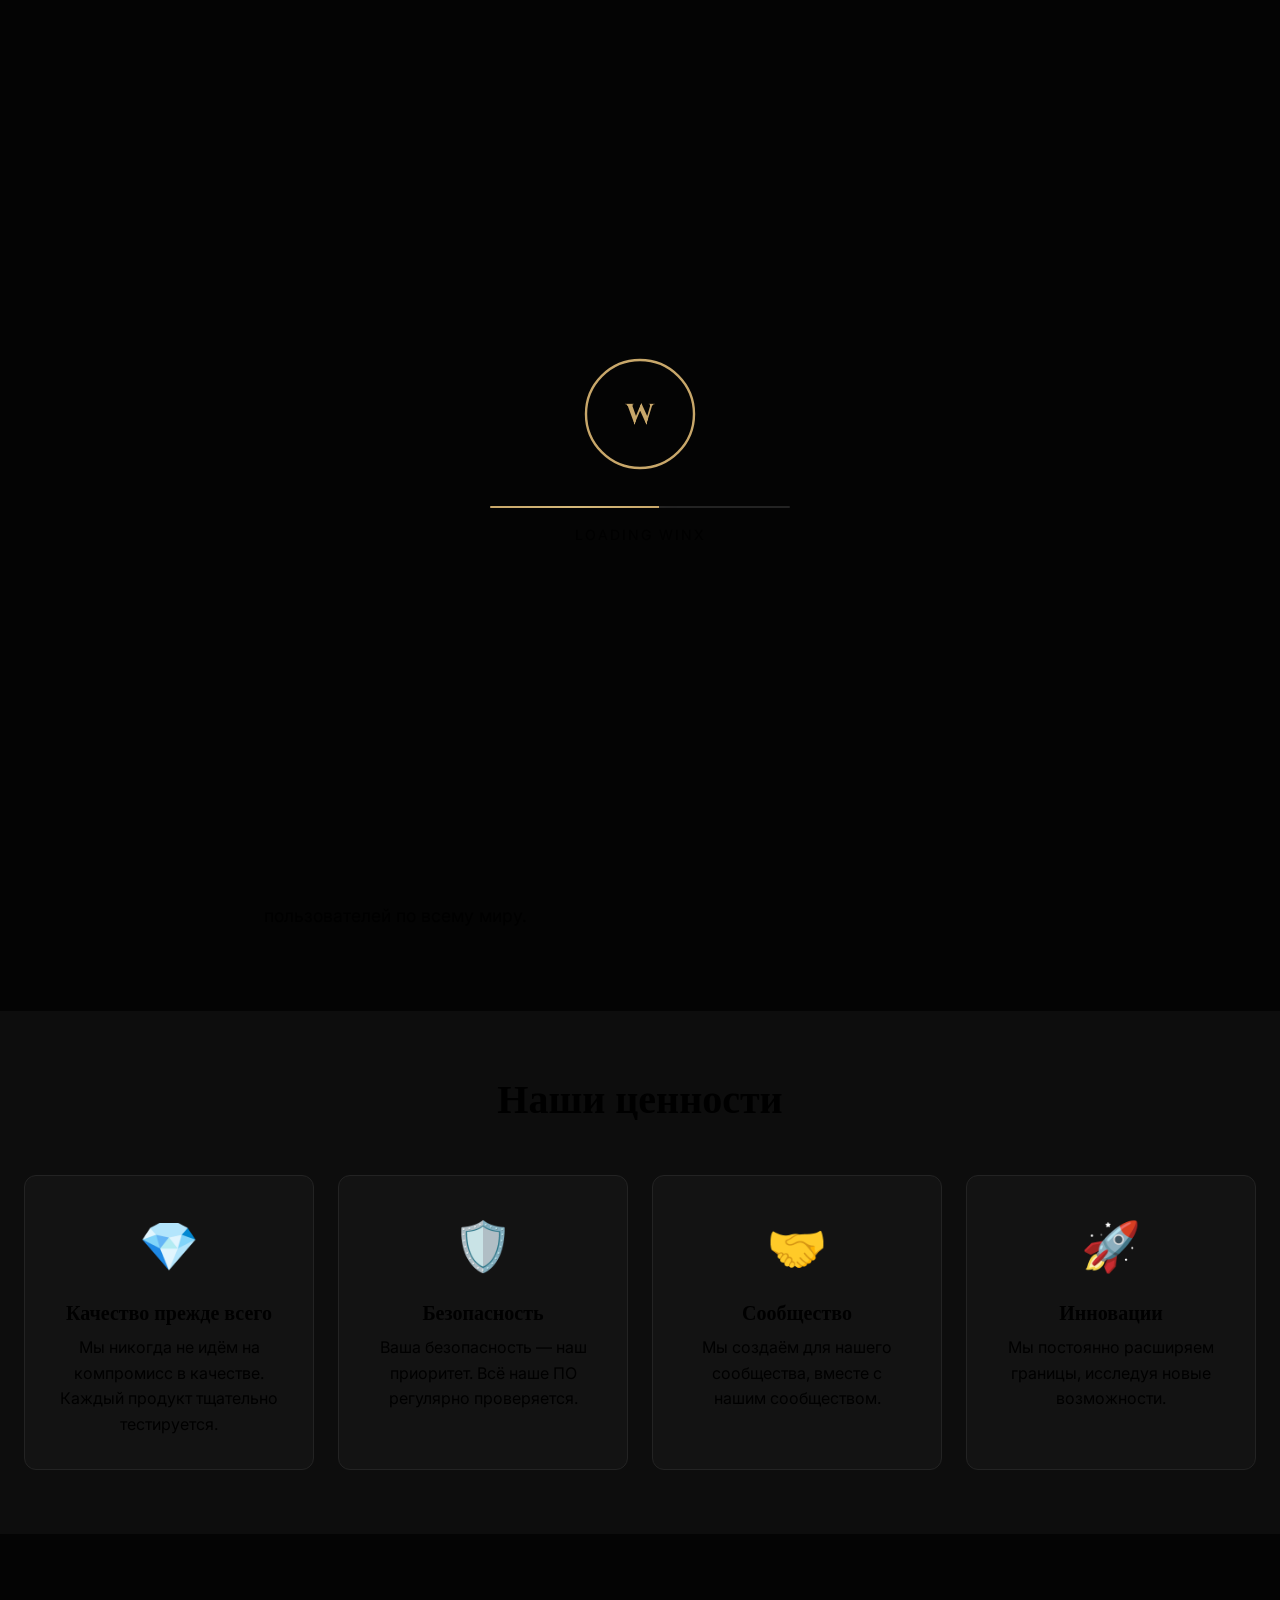
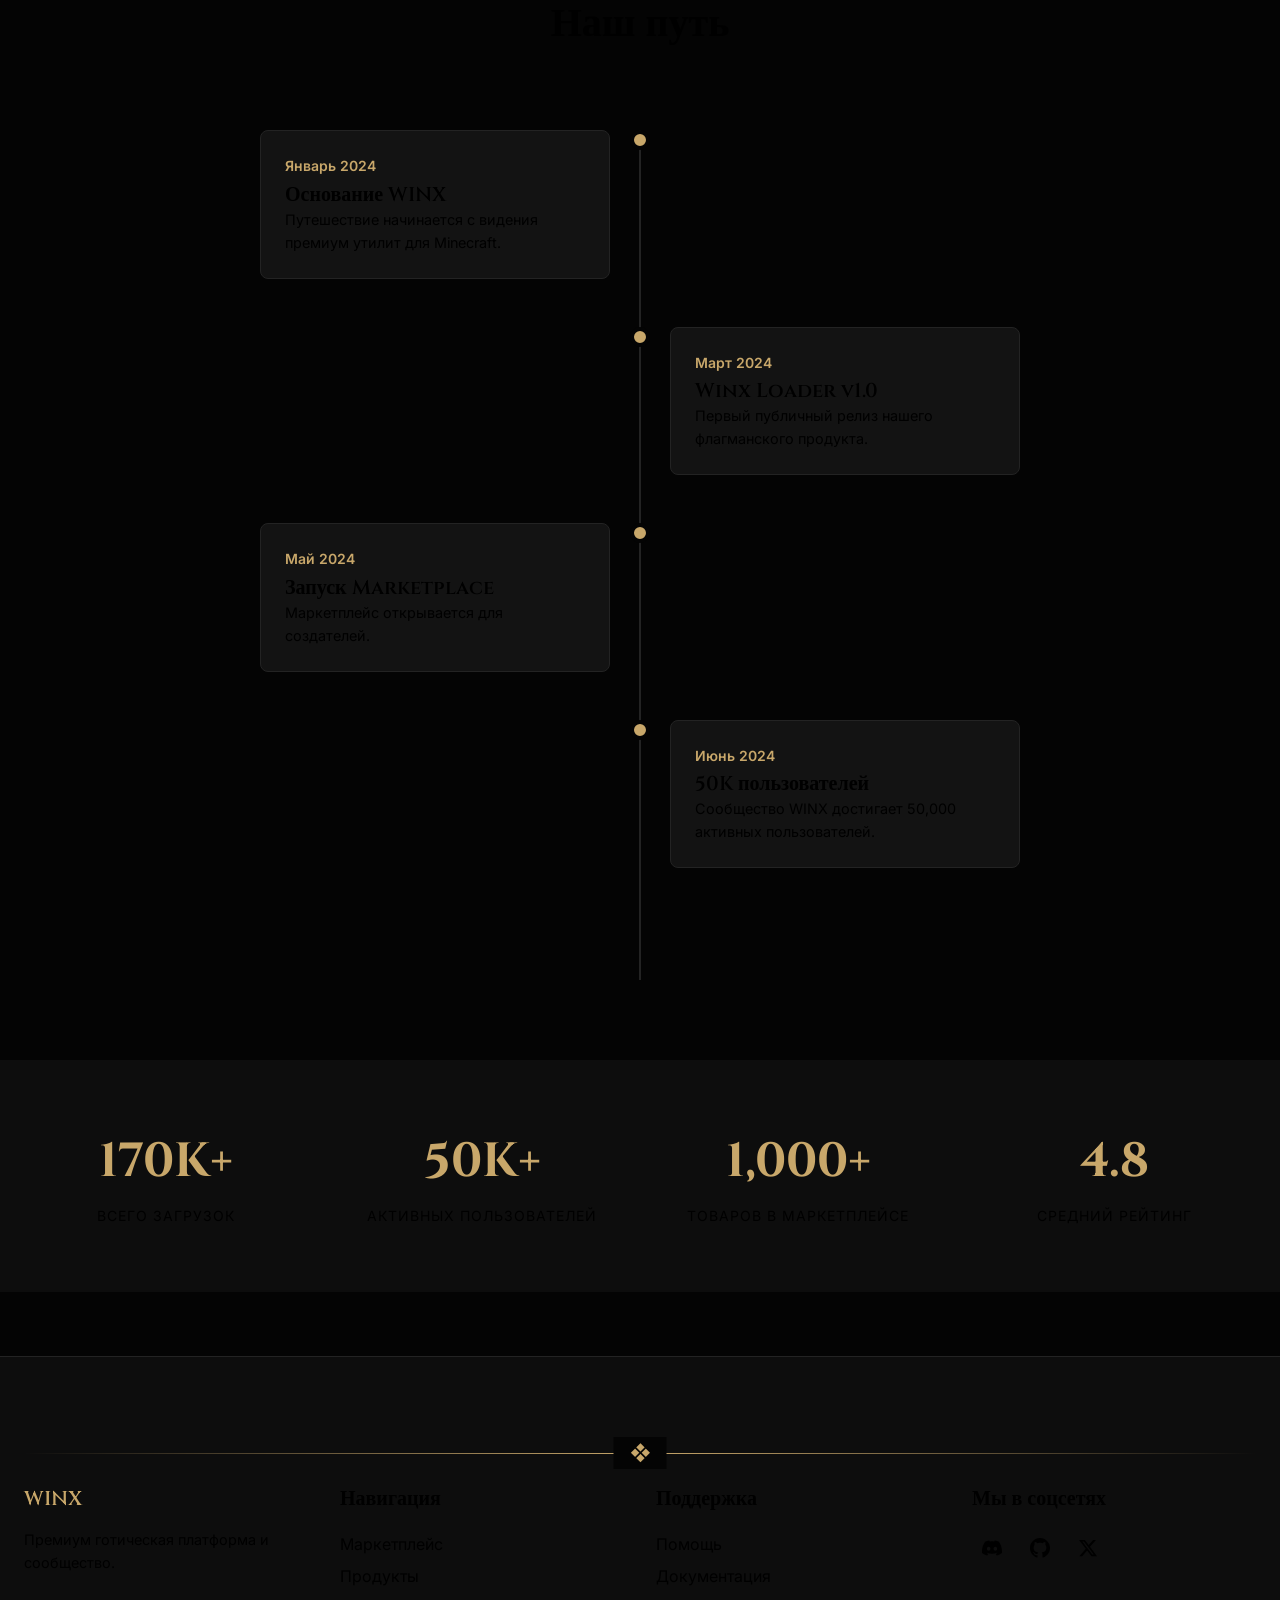
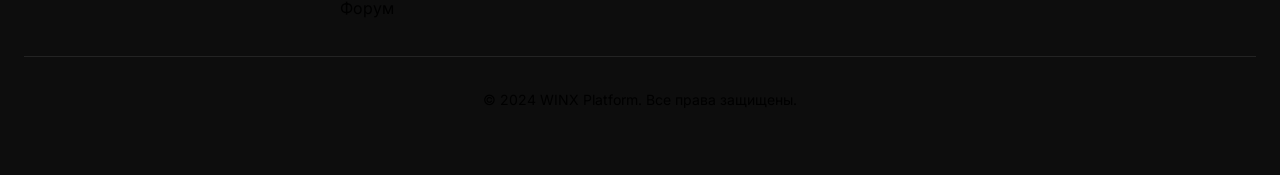
==== commit 38690f5b: "Updated styles" ====
--- a/about.html
+++ b/about.html
@@ -137,12 +137,12 @@
                 WINX
             </a>
             <ul class="navbar-menu">
-                <li><a href="index.html" class="navbar-link">Home</a></li>
-                <li><a href="marketplace.html" class="navbar-link">Marketplace</a></li>
-                <li><a href="products.html" class="navbar-link">Products</a></li>
-                <li><a href="forum.html" class="navbar-link">Forum</a></li>
-                <li><a href="documentation.html" class="navbar-link">Documentation</a></li>
-                <li><a href="support.html" class="navbar-link">Support</a></li>
+                <li><a href="index.html" class="navbar-link">Главная</a></li>
+                <li><a href="marketplace.html" class="navbar-link">Маркетплейс</a></li>
+                <li><a href="products.html" class="navbar-link">Продукты</a></li>
+                <li><a href="forum.html" class="navbar-link">Форум</a></li>
+                <li><a href="documentation.html" class="navbar-link">Документация</a></li>
+                <li><a href="support.html" class="navbar-link">Поддержка</a></li>
             </ul>
             <div class="navbar-actions">
                 <button class="navbar-icon-btn search-btn">🔍</button>
@@ -162,9 +162,9 @@
         <section class="about-hero">
             <div class="container">
                 <div style="font-size: 5rem; margin-bottom: var(--spacing-md);">⚔️</div>
-                <h1 class="mb-md">About WINX</h1>
+                <h1 class="mb-md">О WINX</h1>
                 <p class="text-secondary" style="max-width: 600px; margin: 0 auto;">
-                    Crafting premium Minecraft utilities since 2024
+                    Создаём премиум утилиты для Minecraft с 2024 года
                 </p>
             </div>
         </section>
@@ -172,20 +172,20 @@
         <!-- Story Section -->
         <section class="about-section">
             <div class="container about-content">
-                <h2 class="text-center mb-xl">Our Story</h2>
+                <h2 class="text-center mb-xl">Наша история</h2>
                 <p>
-                    WINX was born from a passion for creating exceptional software experiences. 
-                    We noticed a gap in the market for premium, well-designed Minecraft utilities 
-                    that combine functionality with elegance.
+                    WINX родился из страсти к созданию исключительного программного опыта.
+                    Мы заметили пробел на рынке премиум, хорошо продуманных утилит для Minecraft,
+                    которые сочетают функциональность с элегантностью.
                 </p>
                 <p>
-                    Our flagship product, Winx Loader, represents our commitment to quality. 
-                    Every feature is carefully crafted, every interaction is smooth and intuitive, 
-                    and every update brings meaningful improvements.
+                    Наш флагманский продукт, Winx Loader, представляет нашу приверженность качеству.
+                    Каждая функция тщательно продумана, каждое взаимодействие плавное и интуитивное,
+                    и каждое обновление приносит значимые улучшения.
                 </p>
                 <p>
-                    Today, WINX has grown into a full ecosystem including our Marketplace platform, 
-                    where creators can share their work with thousands of users worldwide.
+                    Сегодня WINX вырос в полноценную экосистему, включая нашу платформу Marketplace,
+                    где создатели могут делиться своими работами с тысячами пользователей по всему миру.
                 </p>
             </div>
         </section>
@@ -193,30 +193,30 @@
         <!-- Values Section -->
         <section class="about-section" style="background: var(--bg-secondary);">
             <div class="container">
-                <h2 class="text-center mb-xl">Our Values</h2>
+                <h2 class="text-center mb-xl">Наши ценности</h2>
                 <div class="values-grid">
                     <div class="card value-card">
                         <div class="value-icon">💎</div>
-                        <h4 class="mb-sm">Quality First</h4>
-                        <p class="text-secondary">We never compromise on quality. Every product is thoroughly tested and refined.</p>
+                        <h4 class="mb-sm">Качество прежде всего</h4>
+                        <p class="text-secondary">Мы никогда не идём на компромисс в качестве. Каждый продукт тщательно тестируется.</p>
                     </div>
                     
                     <div class="card value-card">
                         <div class="value-icon">🛡️</div>
-                        <h4 class="mb-sm">Security</h4>
-                        <p class="text-secondary">Your safety is our priority. All our software is regularly audited and secured.</p>
+                        <h4 class="mb-sm">Безопасность</h4>
+                        <p class="text-secondary">Ваша безопасность — наш приоритет. Всё наше ПО регулярно проверяется.</p>
                     </div>
                     
                     <div class="card value-card">
                         <div class="value-icon">🤝</div>
-                        <h4 class="mb-sm">Community</h4>
-                        <p class="text-secondary">We build for our community, with our community. Your feedback shapes our products.</p>
+                        <h4 class="mb-sm">Сообщество</h4>
+                        <p class="text-secondary">Мы создаём для нашего сообщества, вместе с нашим сообществом.</p>
                     </div>
                     
                     <div class="card value-card">
                         <div class="value-icon">🚀</div>
-                        <h4 class="mb-sm">Innovation</h4>
-                        <p class="text-secondary">We constantly push boundaries, exploring new possibilities and features.</p>
+                        <h4 class="mb-sm">Инновации</h4>
+                        <p class="text-secondary">Мы постоянно расширяем границы, исследуя новые возможности.</p>
                     </div>
                 </div>
             </div>
@@ -225,37 +225,37 @@
         <!-- Timeline Section -->
         <section class="about-section">
             <div class="container">
-                <h2 class="text-center mb-xl">Our Journey</h2>
+                <h2 class="text-center mb-xl">Наш путь</h2>
                 <div class="timeline">
                     <div class="timeline-item">
                         <div class="timeline-content">
-                            <div class="timeline-date">January 2024</div>
-                            <h4>WINX Founded</h4>
-                            <p class="text-secondary" style="font-size: 0.9rem;">The journey begins with a vision for premium Minecraft utilities.</p>
+                            <div class="timeline-date">Январь 2024</div>
+                            <h4>Основание WINX</h4>
+                            <p class="text-secondary" style="font-size: 0.9rem;">Путешествие начинается с видения премиум утилит для Minecraft.</p>
                         </div>
                     </div>
                     
                     <div class="timeline-item">
                         <div class="timeline-content">
-                            <div class="timeline-date">March 2024</div>
+                            <div class="timeline-date">Март 2024</div>
                             <h4>Winx Loader v1.0</h4>
-                            <p class="text-secondary" style="font-size: 0.9rem;">First public release of our flagship product.</p>
+                            <p class="text-secondary" style="font-size: 0.9rem;">Первый публичный релиз нашего флагманского продукта.</p>
                         </div>
                     </div>
                     
                     <div class="timeline-item">
                         <div class="timeline-content">
-                            <div class="timeline-date">May 2024</div>
-                            <h4>Marketplace Launch</h4>
-                            <p class="text-secondary" style="font-size: 0.9rem;">Community marketplace goes live for creators.</p>
+                            <div class="timeline-date">Май 2024</div>
+                            <h4>Запуск Marketplace</h4>
+                            <p class="text-secondary" style="font-size: 0.9rem;">Маркетплейс открывается для создателей.</p>
                         </div>
                     </div>
                     
                     <div class="timeline-item">
                         <div class="timeline-content">
-                            <div class="timeline-date">June 2024</div>
-                            <h4>50K Users</h4>
-                            <p class="text-secondary" style="font-size: 0.9rem;">WINX community reaches 50,000 active users.</p>
+                            <div class="timeline-date">Июнь 2024</div>
+                            <h4>50K пользователей</h4>
+                            <p class="text-secondary" style="font-size: 0.9rem;">Сообщество WINX достигает 50,000 активных пользователей.</p>
                         </div>
                     </div>
                 </div>
@@ -268,19 +268,19 @@
                 <div class="stats-grid">
                     <div class="stat-item">
                         <div class="stat-value">170K+</div>
-                        <div class="stat-label">Total Downloads</div>
+                        <div class="stat-label">Всего загрузок</div>
                     </div>
                     <div class="stat-item">
                         <div class="stat-value">50K+</div>
-                        <div class="stat-label">Active Users</div>
+                        <div class="stat-label">Активных пользователей</div>
                     </div>
                     <div class="stat-item">
                         <div class="stat-value">1,000+</div>
-                        <div class="stat-label">Marketplace Items</div>
+                        <div class="stat-label">Товаров в маркетплейсе</div>
                     </div>
                     <div class="stat-item">
                         <div class="stat-value">4.8</div>
-                        <div class="stat-label">Average Rating</div>
+                        <div class="stat-label">Средний рейтинг</div>
                     </div>
                 </div>
             </div>
@@ -294,34 +294,40 @@
             <div class="grid grid-cols-4" style="gap: var(--spacing-xl);">
                 <div>
                     <h4 class="mb-md text-gold">WINX</h4>
-                    <p class="text-secondary" style="font-size: 0.9rem;">Premium Gothic Marketplace & Community Platform.</p>
+                    <p class="text-secondary" style="font-size: 0.9rem;">Премиум готическая платформа и сообщество.</p>
                 </div>
                 <div>
-                    <h4 class="mb-md">Links</h4>
+                    <h4 class="mb-md">Навигация</h4>
                     <ul style="line-height: 2;">
-                        <li><a href="marketplace.html" class="text-secondary">Marketplace</a></li>
-                        <li><a href="products.html" class="text-secondary">Products</a></li>
-                        <li><a href="forum.html" class="text-secondary">Forum</a></li>
+                        <li><a href="marketplace.html" class="text-secondary">Маркетплейс</a></li>
+                        <li><a href="products.html" class="text-secondary">Продукты</a></li>
+                        <li><a href="forum.html" class="text-secondary">Форум</a></li>
                     </ul>
                 </div>
                 <div>
-                    <h4 class="mb-md">Support</h4>
+                    <h4 class="mb-md">Поддержка</h4>
                     <ul style="line-height: 2;">
-                        <li><a href="support.html" class="text-secondary">Help Center</a></li>
-                        <li><a href="documentation.html" class="text-secondary">Documentation</a></li>
+                        <li><a href="support.html" class="text-secondary">Помощь</a></li>
+                        <li><a href="documentation.html" class="text-secondary">Документация</a></li>
                     </ul>
                 </div>
                 <div>
-                    <h4 class="mb-md">Connect</h4>
+                    <h4 class="mb-md">Мы в соцсетях</h4>
                     <div class="flex gap-sm">
-                        <a href="#" class="navbar-icon-btn">💬</a>
-                        <a href="#" class="navbar-icon-btn">🐙</a>
-                        <a href="#" class="navbar-icon-btn">🐦</a>
+                        <a href="#" class="navbar-icon-btn">
+                            <svg width="20" height="20" viewBox="0 0 24 24" fill="currentColor"><path d="M20.317 4.37a19.791 19.791 0 0 0-4.885-1.515.074.074 0 0 0-.079.037c-.21.375-.444.864-.608 1.25a18.27 18.27 0 0 0-5.487 0 12.64 12.64 0 0 0-.617-1.25.077.077 0 0 0-.079-.037A19.736 19.736 0 0 0 3.677 4.37a.07.07 0 0 0-.032.027C.533 9.046-.32 13.58.099 18.057a.082.082 0 0 0 .031.057 19.9 19.9 0 0 0 5.993 3.03.078.078 0 0 0 .084-.028 14.09 14.09 0 0 0 1.226-1.994.076.076 0 0 0-.041-.106 13.107 13.107 0 0 1-1.872-.892.077.077 0 0 1-.008-.128 10.2 10.2 0 0 0 .372-.292.074.074 0 0 1 .077-.01c3.928 1.793 8.18 1.793 12.062 0a.074.074 0 0 1 .078.01c.12.098.246.198.373.292a.077.077 0 0 1-.006.127 12.299 12.299 0 0 1-1.873.892.077.077 0 0 0-.041.107c.36.698.772 1.362 1.225 1.993a.076.076 0 0 0 .084.028 19.839 19.839 0 0 0 6.002-3.03.077.077 0 0 0 .032-.054c.5-5.177-.838-9.674-3.549-13.66a.061.061 0 0 0-.031-.03zM8.02 15.33c-1.183 0-2.157-1.085-2.157-2.419 0-1.333.956-2.419 2.157-2.419 1.21 0 2.176 1.096 2.157 2.42 0 1.333-.956 2.418-2.157 2.418zm7.975 0c-1.183 0-2.157-1.085-2.157-2.419 0-1.333.955-2.419 2.157-2.419 1.21 0 2.176 1.096 2.157 2.42 0 1.333-.946 2.418-2.157 2.418z"/></svg>
+                        </a>
+                        <a href="#" class="navbar-icon-btn">
+                            <svg width="20" height="20" viewBox="0 0 24 24" fill="currentColor"><path d="M12 0c-6.626 0-12 5.373-12 12 0 5.302 3.438 9.8 8.207 11.387.599.111.793-.261.793-.577v-2.234c-3.338.726-4.033-1.416-4.033-1.416-.546-1.387-1.333-1.756-1.333-1.756-1.089-.745.083-.729.083-.729 1.205.084 1.839 1.237 1.839 1.237 1.07 1.834 2.807 1.304 3.492.997.107-.775.418-1.305.762-1.604-2.665-.305-5.467-1.334-5.467-5.931 0-1.311.469-2.381 1.236-3.221-.124-.303-.535-1.524.117-3.176 0 0 1.008-.322 3.301 1.23.957-.266 1.983-.399 3.003-.404 1.02.005 2.047.138 3.006.404 2.291-1.552 3.297-1.23 3.297-1.23.653 1.653.242 2.874.118 3.176.77.84 1.235 1.911 1.235 3.221 0 4.609-2.807 5.624-5.479 5.921.43.372.823 1.102.823 2.222v3.293c0 .319.192.694.801.576 4.765-1.589 8.199-6.086 8.199-11.386 0-6.627-5.373-12-12-12z"/></svg>
+                        </a>
+                        <a href="#" class="navbar-icon-btn">
+                            <svg width="20" height="20" viewBox="0 0 24 24" fill="currentColor"><path d="M18.244 2.25h3.308l-7.227 8.26 8.502 11.24H16.17l-5.214-6.817L4.99 21.75H1.68l7.73-8.835L1.254 2.25H8.08l4.713 6.231zm-1.161 17.52h1.833L7.084 4.126H5.117z"/></svg>
+                        </a>
                     </div>
                 </div>
             </div>
             <div class="text-center mt-xl" style="padding-top: var(--spacing-xl); border-top: 1px solid var(--border-color);">
-                <p class="text-secondary" style="font-size: 0.875rem;">&copy; 2024 WINX Platform. All rights reserved.</p>
+                <p class="text-secondary" style="font-size: 0.875rem;">&copy; 2024 WINX Platform. Все права защищены.</p>
             </div>
         </div>
     </footer>
--- a/css/animations.css
+++ b/css/animations.css
@@ -168,12 +168,15 @@
     align-items: center;
     justify-content: center;
     z-index: var(--z-loading);
-    transition: opacity var(--transition-slow), visibility var(--transition-slow);
+    opacity: 1;
+    visibility: visible;
+    transition: opacity 0.6s ease, visibility 0.6s ease;
 }
 
 .loading-screen.hidden {
     opacity: 0;
     visibility: hidden;
+    pointer-events: none;
 }
 
 .loading-logo {
